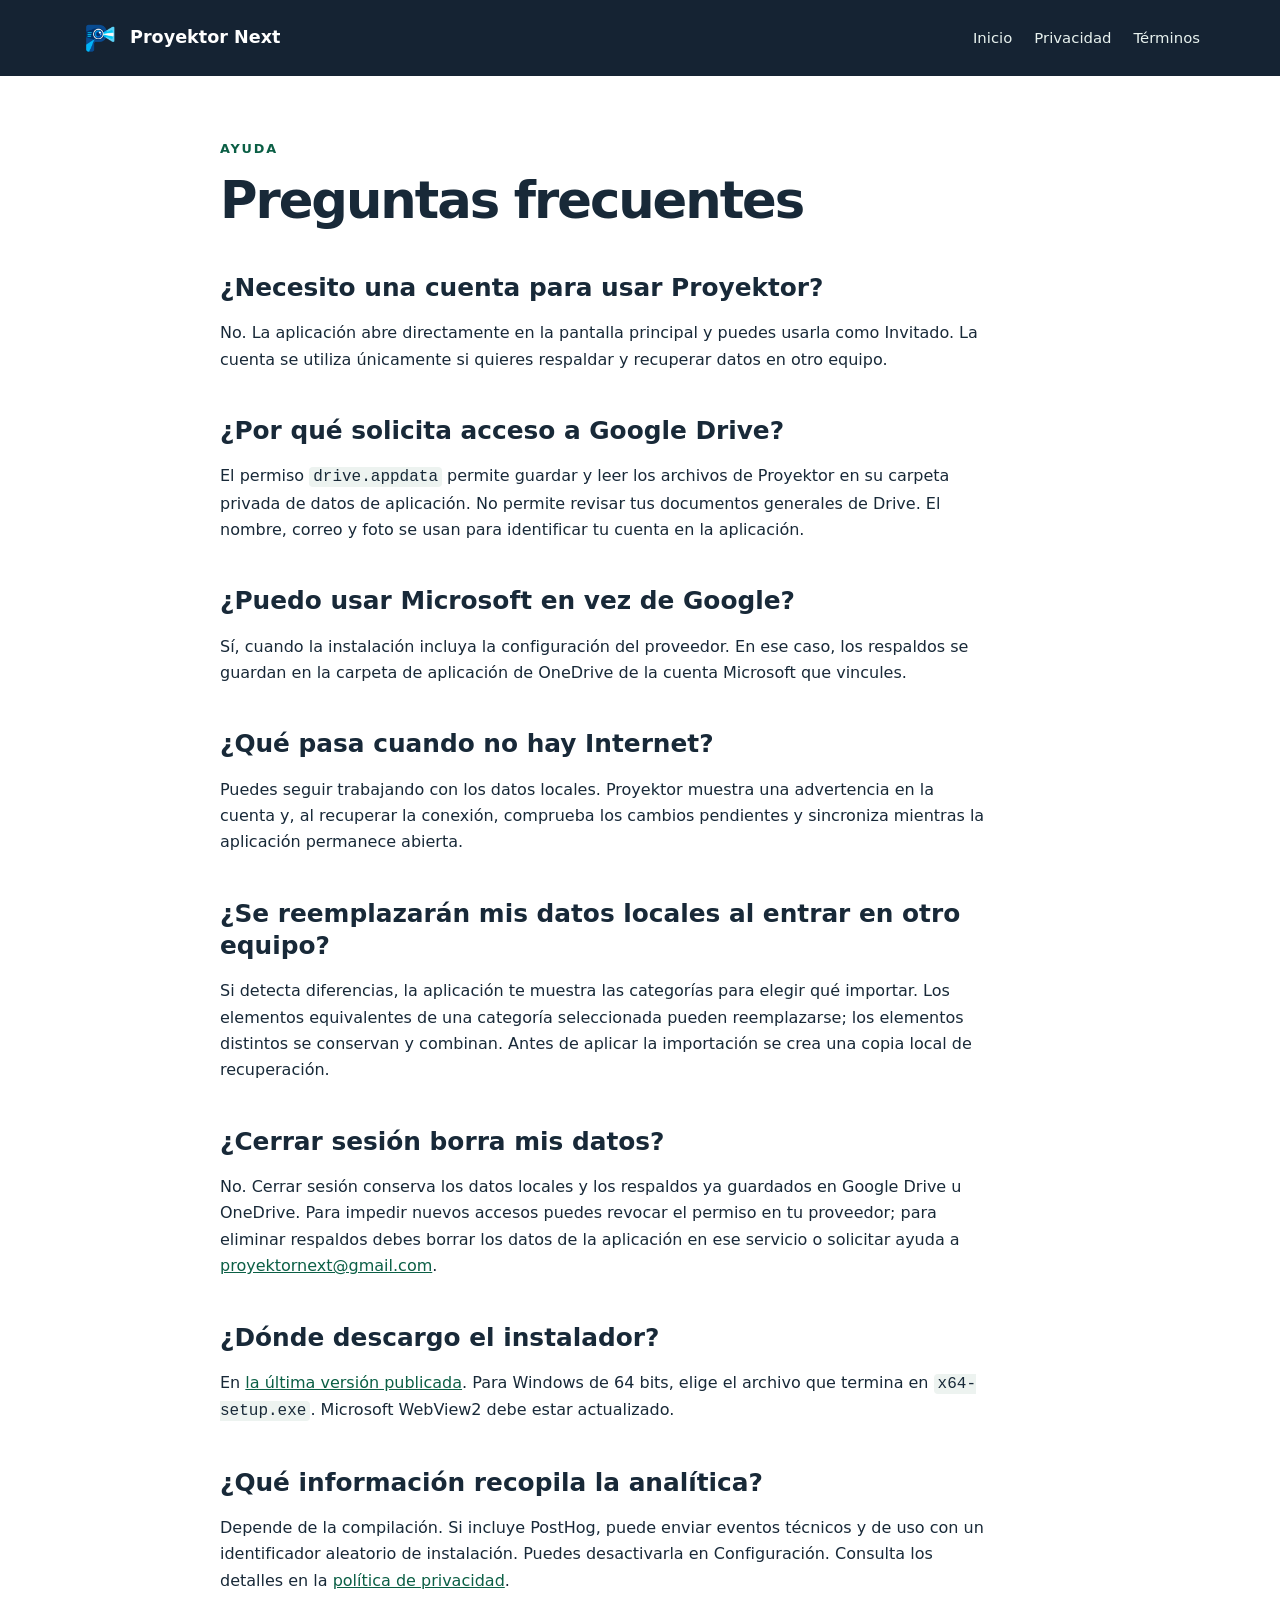
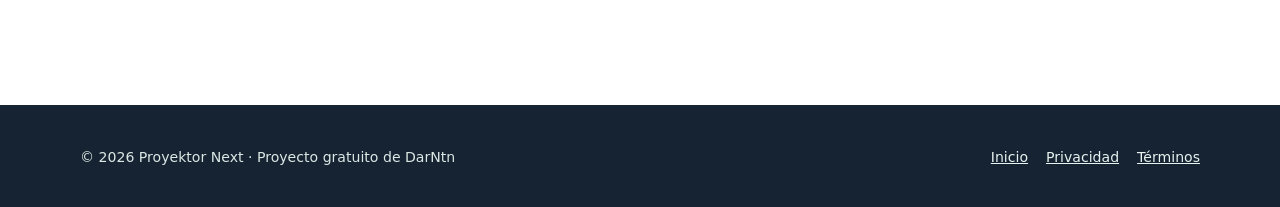
==== preguntas-frecuentes.html @ 9856b48c "Publicar sitio y política de privacidad de Proyektor Next" ====
<!doctype html>
<html lang="es">
  <head><meta charset="utf-8"><meta name="viewport" content="width=device-width, initial-scale=1"><meta name="description" content="Respuestas sobre instalación, cuenta opcional, permisos de Google y Microsoft, sincronización y privacidad de Proyektor Next."><meta name="theme-color" content="#152333"><title>Preguntas frecuentes — Proyektor Next</title><link rel="icon" href="assets/proyektor-icon.png"><link rel="stylesheet" href="styles.css"></head>
  <body><a class="skip-link" href="#contenido">Saltar al contenido</a><header class="site-header"><nav class="container nav" aria-label="Navegación principal"><a class="brand" href="./"><img src="assets/proyektor-icon.png" width="38" height="38" alt="">Proyektor Next</a><div class="nav-links"><a href="./">Inicio</a><a href="privacidad.html">Privacidad</a><a href="terminos.html">Términos</a></div></nav></header>
    <main id="contenido" class="container article"><p class="eyebrow">Ayuda</p><h1>Preguntas frecuentes</h1>
      <h2>¿Necesito una cuenta para usar Proyektor?</h2><p>No. La aplicación abre directamente en la pantalla principal y puedes usarla como Invitado. La cuenta se utiliza únicamente si quieres respaldar y recuperar datos en otro equipo.</p>
      <h2>¿Por qué solicita acceso a Google Drive?</h2><p>El permiso <code>drive.appdata</code> permite guardar y leer los archivos de Proyektor en su carpeta privada de datos de aplicación. No permite revisar tus documentos generales de Drive. El nombre, correo y foto se usan para identificar tu cuenta en la aplicación.</p>
      <h2>¿Puedo usar Microsoft en vez de Google?</h2><p>Sí, cuando la instalación incluya la configuración del proveedor. En ese caso, los respaldos se guardan en la carpeta de aplicación de OneDrive de la cuenta Microsoft que vincules.</p>
      <h2>¿Qué pasa cuando no hay Internet?</h2><p>Puedes seguir trabajando con los datos locales. Proyektor muestra una advertencia en la cuenta y, al recuperar la conexión, comprueba los cambios pendientes y sincroniza mientras la aplicación permanece abierta.</p>
      <h2>¿Se reemplazarán mis datos locales al entrar en otro equipo?</h2><p>Si detecta diferencias, la aplicación te muestra las categorías para elegir qué importar. Los elementos equivalentes de una categoría seleccionada pueden reemplazarse; los elementos distintos se conservan y combinan. Antes de aplicar la importación se crea una copia local de recuperación.</p>
      <h2>¿Cerrar sesión borra mis datos?</h2><p>No. Cerrar sesión conserva los datos locales y los respaldos ya guardados en Google Drive u OneDrive. Para impedir nuevos accesos puedes revocar el permiso en tu proveedor; para eliminar respaldos debes borrar los datos de la aplicación en ese servicio o solicitar ayuda a <a href="mailto:proyektornext@gmail.com">proyektornext@gmail.com</a>.</p>
      <h2>¿Dónde descargo el instalador?</h2><p>En <a href="https://github.com/DarNtn/proyektor-next-releases/releases/latest">la última versión publicada</a>. Para Windows de 64 bits, elige el archivo que termina en <code>x64-setup.exe</code>. Microsoft WebView2 debe estar actualizado.</p>
      <h2>¿Qué información recopila la analítica?</h2><p>Depende de la compilación. Si incluye PostHog, puede enviar eventos técnicos y de uso con un identificador aleatorio de instalación. Puedes desactivarla en Configuración. Consulta los detalles en la <a href="privacidad.html">política de privacidad</a>.</p>
    </main><footer class="site-footer"><div class="container footer-inner"><span>© 2026 Proyektor Next · Proyecto gratuito de DarNtn</span><div><a href="./">Inicio</a><a href="privacidad.html">Privacidad</a><a href="terminos.html">Términos</a></div></div></footer></body>
</html>
---- styles.css ----
:root{color-scheme:light;--ink:#182938;--muted:#546475;--line:#d9e3e9;--bg:#f7f9f8;--deep:#152333;--green:#167b5a;--green-dark:#0b5f45;--white:#fff}*{box-sizing:border-box}html{scroll-behavior:smooth}body{margin:0;background:var(--white);color:var(--ink);font:16px/1.65 system-ui,-apple-system,"Segoe UI",sans-serif}a{color:var(--green-dark)}a:hover{text-decoration-thickness:2px}a:focus-visible,button:focus-visible{outline:3px solid #e09e38;outline-offset:4px}.container{width:min(1120px,calc(100% - 40px));margin-inline:auto}.skip-link{position:absolute;left:12px;top:-60px;z-index:10;background:var(--white);padding:8px}.skip-link:focus{top:12px}.site-header{background:var(--deep);color:var(--white)}.nav{min-height:76px;display:flex;justify-content:space-between;align-items:center;gap:28px}.brand{display:inline-flex;align-items:center;gap:12px;color:var(--white);font-weight:750;font-size:1.1rem;text-decoration:none;white-space:nowrap}.brand img{object-fit:contain}.nav-links{display:flex;flex-wrap:wrap;gap:22px}.nav-links a{color:#e8f2ef;text-decoration:none;font-size:.93rem}.nav-links a:hover{text-decoration:underline}.hero{min-height:520px;display:grid;grid-template-columns:1.25fr .75fr;align-items:center;gap:55px;padding-block:72px}.eyebrow{text-transform:uppercase;letter-spacing:.14em;color:var(--green-dark);font-size:.8rem;font-weight:800;margin:0 0 12px}.hero h1{font-size:clamp(2.65rem,6vw,4.5rem);line-height:1.07;letter-spacing:-.05em;margin:0 0 20px}.lead{font-size:1.19rem;color:var(--muted);max-width:60ch;margin-bottom:26px}.actions{display:flex;flex-wrap:wrap;gap:12px;margin-bottom:16px}.button{display:inline-flex;align-items:center;justify-content:center;padding:12px 20px;border-radius:10px;text-decoration:none;font-weight:700}.button-primary{background:var(--green);color:var(--white)}.button-primary:hover{background:var(--green-dark)}.button-secondary{border:1px solid var(--line);color:var(--ink)}.micro,.small{font-size:.88rem;color:var(--muted)}.hero-art{height:340px;border:12px solid #24374b;border-radius:22px;background:radial-gradient(circle at 70% 25%,#547a83 0,#24485c 40%,#122436 86%);box-shadow:0 28px 55px #1b354135;display:flex;flex-direction:column;align-items:center;justify-content:space-between;padding:22px;text-align:center;color:var(--white)}.screen-top{align-self:flex-start;letter-spacing:.22em;font-size:.63rem;color:#c5e5da}.verse{font:clamp(1.4rem,3vw,2.3rem)/1.25 Georgia,serif}.screen-bottom{font-size:.82rem;letter-spacing:.08em;color:#c5e5da}.band{background:var(--bg)}.section-space{padding-block:76px}.section-space h2{font-size:clamp(1.9rem,4vw,2.65rem);line-height:1.18;letter-spacing:-.03em;margin:0 0 25px}.section-space h3{font-size:1.1rem;line-height:1.3;margin:0 0 10px}.grid{display:grid;grid-template-columns:repeat(3,1fr);gap:16px}.card,.info-panel{border:1px solid var(--line);border-radius:16px;background:var(--white);padding:24px}.card p,.info-panel p{margin:0;color:var(--muted)}.info-panel p+p{margin-top:14px}.split{display:grid;grid-template-columns:1.1fr .9fr;gap:60px;align-items:start}.split p{max-width:67ch}.split p+p{margin-top:16px}.info-panel ul{padding-left:20px;margin:12px 0 20px}.info-panel li+li{margin-top:5px}.site-footer{background:var(--deep);color:#dce8e4}.footer-inner{min-height:105px;display:flex;align-items:center;justify-content:space-between;gap:20px;font-size:.88rem}.footer-inner div{display:flex;gap:18px;flex-wrap:wrap}.site-footer a{color:#e8f2ef}.article{max-width:840px;padding-block:62px 95px}.article h1{font-size:clamp(2.2rem,5vw,3.2rem);line-height:1.15;letter-spacing:-.04em;margin:0 0 18px}.article h2{font-size:1.55rem;line-height:1.3;margin:42px 0 12px}.article h3{font-size:1.13rem;margin:27px 0 8px}.article p,.article li{max-width:76ch}.article li+li{margin-top:7px}.article .intro{font-size:1.15rem;color:var(--muted)}.article .updated{font-size:.85rem;color:var(--muted)}.article code,.micro code,.split code{background:#edf3f0;border-radius:4px;padding:1px 4px;overflow-wrap:anywhere}.article table{border-collapse:collapse;width:100%;margin:20px 0}.article th,.article td{border:1px solid var(--line);padding:12px;text-align:left;vertical-align:top}.article th{background:var(--bg)}@media(max-width:780px){.nav{align-items:flex-start;flex-direction:column;padding-block:15px;gap:10px}.nav-links{gap:9px 18px}.hero,.split{grid-template-columns:1fr}.hero{padding-block:48px;gap:20px}.hero-art{max-width:470px;width:100%;height:280px}.grid{grid-template-columns:repeat(2,1fr)}.section-space{padding-block:54px}.footer-inner{padding-block:23px;flex-direction:column;align-items:flex-start}}@media(max-width:540px){.container{width:min(100% - 30px,1120px)}.grid{grid-template-columns:1fr}.nav-links{font-size:.86rem}.hero-art{height:235px}.article table{display:block;overflow-x:auto}}
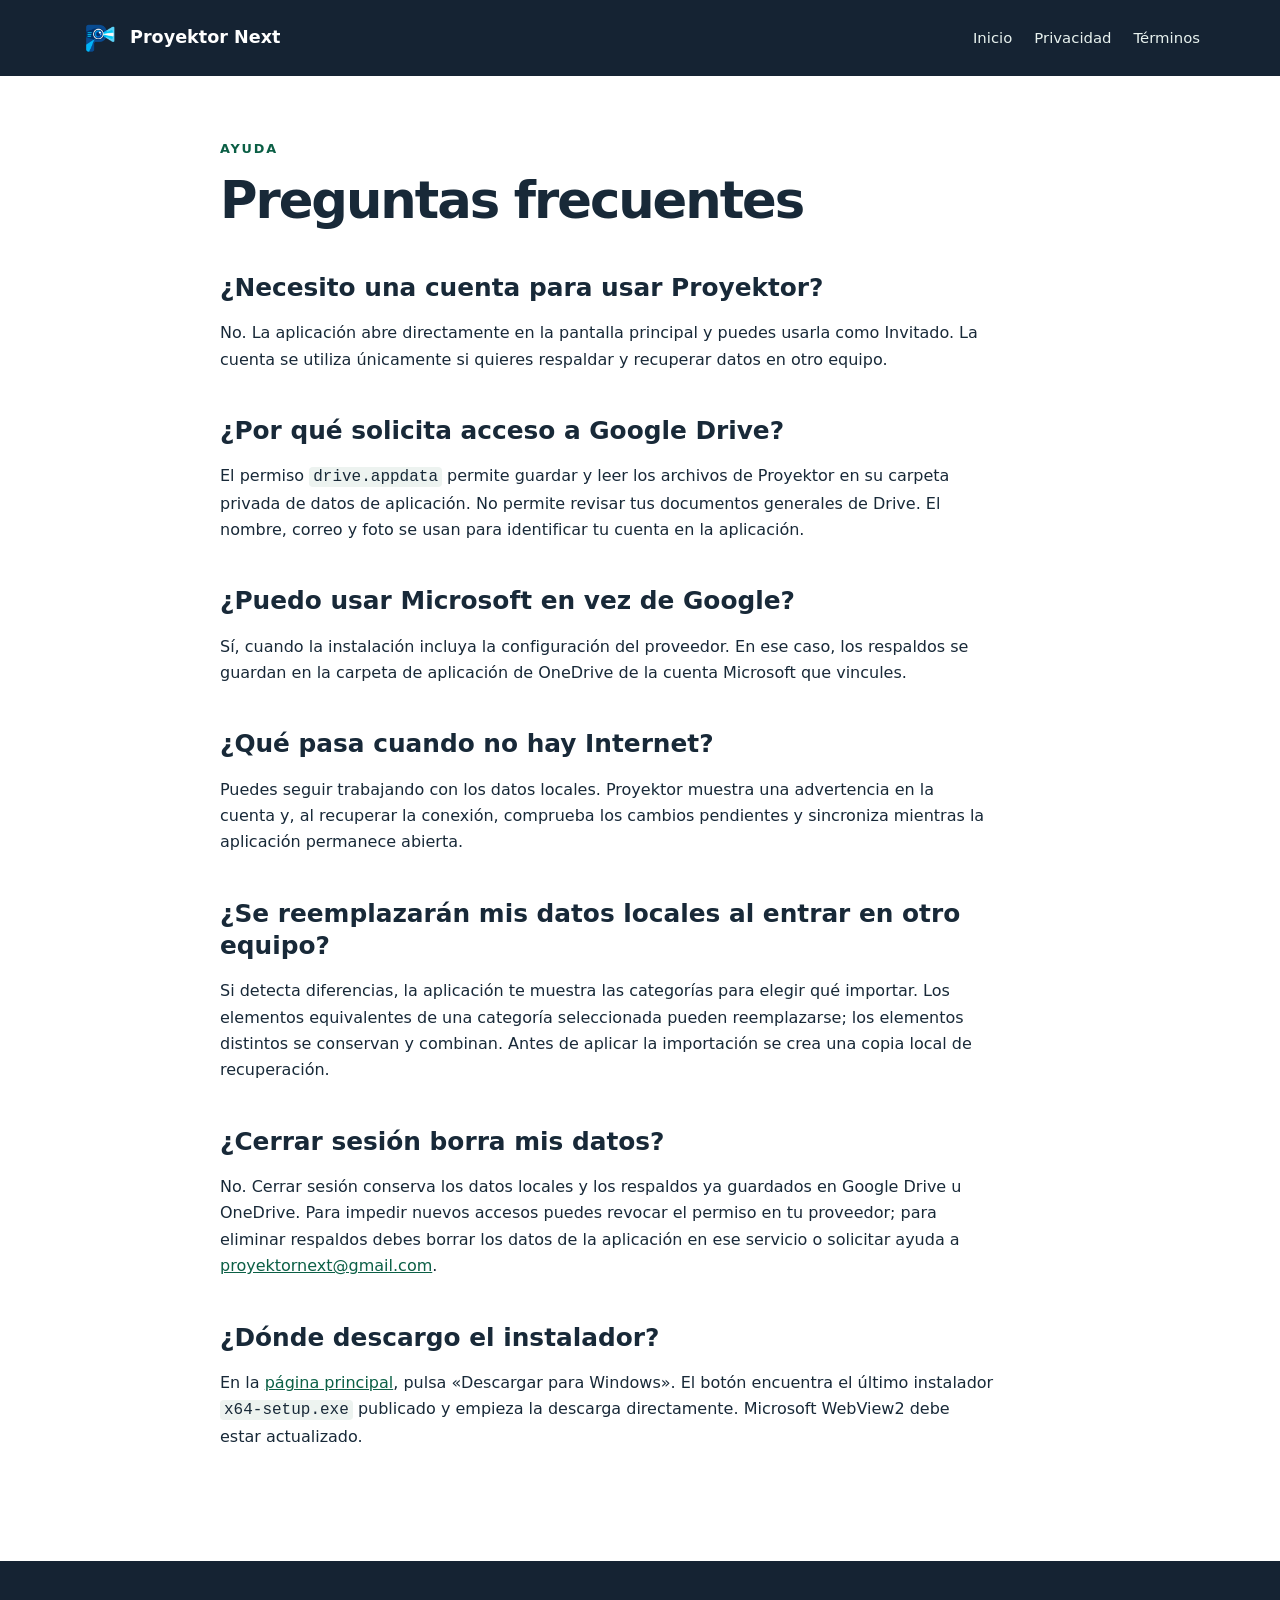
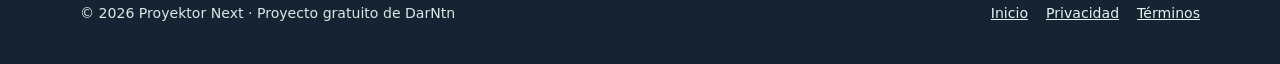
==== commit ae4aa8db: "Descargar instalador reciente desde el sitio y retirar sección de analítica" ====
--- a/preguntas-frecuentes.html
+++ b/preguntas-frecuentes.html
@@ -9,7 +9,6 @@
       <h2>¿Qué pasa cuando no hay Internet?</h2><p>Puedes seguir trabajando con los datos locales. Proyektor muestra una advertencia en la cuenta y, al recuperar la conexión, comprueba los cambios pendientes y sincroniza mientras la aplicación permanece abierta.</p>
       <h2>¿Se reemplazarán mis datos locales al entrar en otro equipo?</h2><p>Si detecta diferencias, la aplicación te muestra las categorías para elegir qué importar. Los elementos equivalentes de una categoría seleccionada pueden reemplazarse; los elementos distintos se conservan y combinan. Antes de aplicar la importación se crea una copia local de recuperación.</p>
       <h2>¿Cerrar sesión borra mis datos?</h2><p>No. Cerrar sesión conserva los datos locales y los respaldos ya guardados en Google Drive u OneDrive. Para impedir nuevos accesos puedes revocar el permiso en tu proveedor; para eliminar respaldos debes borrar los datos de la aplicación en ese servicio o solicitar ayuda a <a href="mailto:proyektornext@gmail.com">proyektornext@gmail.com</a>.</p>
-      <h2>¿Dónde descargo el instalador?</h2><p>En <a href="https://github.com/DarNtn/proyektor-next-releases/releases/latest">la última versión publicada</a>. Para Windows de 64 bits, elige el archivo que termina en <code>x64-setup.exe</code>. Microsoft WebView2 debe estar actualizado.</p>
-      <h2>¿Qué información recopila la analítica?</h2><p>Depende de la compilación. Si incluye PostHog, puede enviar eventos técnicos y de uso con un identificador aleatorio de instalación. Puedes desactivarla en Configuración. Consulta los detalles en la <a href="privacidad.html">política de privacidad</a>.</p>
+      <h2>¿Dónde descargo el instalador?</h2><p>En la <a href="./">página principal</a>, pulsa «Descargar para Windows». El botón encuentra el último instalador <code>x64-setup.exe</code> publicado y empieza la descarga directamente. Microsoft WebView2 debe estar actualizado.</p>
     </main><footer class="site-footer"><div class="container footer-inner"><span>© 2026 Proyektor Next · Proyecto gratuito de DarNtn</span><div><a href="./">Inicio</a><a href="privacidad.html">Privacidad</a><a href="terminos.html">Términos</a></div></div></footer></body>
 </html>
--- a/styles.css
+++ b/styles.css
@@ -1 +1 @@
-:root{color-scheme:light;--ink:#182938;--muted:#546475;--line:#d9e3e9;--bg:#f7f9f8;--deep:#152333;--green:#167b5a;--green-dark:#0b5f45;--white:#fff}*{box-sizing:border-box}html{scroll-behavior:smooth}body{margin:0;background:var(--white);color:var(--ink);font:16px/1.65 system-ui,-apple-system,"Segoe UI",sans-serif}a{color:var(--green-dark)}a:hover{text-decoration-thickness:2px}a:focus-visible,button:focus-visible{outline:3px solid #e09e38;outline-offset:4px}.container{width:min(1120px,calc(100% - 40px));margin-inline:auto}.skip-link{position:absolute;left:12px;top:-60px;z-index:10;background:var(--white);padding:8px}.skip-link:focus{top:12px}.site-header{background:var(--deep);color:var(--white)}.nav{min-height:76px;display:flex;justify-content:space-between;align-items:center;gap:28px}.brand{display:inline-flex;align-items:center;gap:12px;color:var(--white);font-weight:750;font-size:1.1rem;text-decoration:none;white-space:nowrap}.brand img{object-fit:contain}.nav-links{display:flex;flex-wrap:wrap;gap:22px}.nav-links a{color:#e8f2ef;text-decoration:none;font-size:.93rem}.nav-links a:hover{text-decoration:underline}.hero{min-height:520px;display:grid;grid-template-columns:1.25fr .75fr;align-items:center;gap:55px;padding-block:72px}.eyebrow{text-transform:uppercase;letter-spacing:.14em;color:var(--green-dark);font-size:.8rem;font-weight:800;margin:0 0 12px}.hero h1{font-size:clamp(2.65rem,6vw,4.5rem);line-height:1.07;letter-spacing:-.05em;margin:0 0 20px}.lead{font-size:1.19rem;color:var(--muted);max-width:60ch;margin-bottom:26px}.actions{display:flex;flex-wrap:wrap;gap:12px;margin-bottom:16px}.button{display:inline-flex;align-items:center;justify-content:center;padding:12px 20px;border-radius:10px;text-decoration:none;font-weight:700}.button-primary{background:var(--green);color:var(--white)}.button-primary:hover{background:var(--green-dark)}.button-secondary{border:1px solid var(--line);color:var(--ink)}.micro,.small{font-size:.88rem;color:var(--muted)}.hero-art{height:340px;border:12px solid #24374b;border-radius:22px;background:radial-gradient(circle at 70% 25%,#547a83 0,#24485c 40%,#122436 86%);box-shadow:0 28px 55px #1b354135;display:flex;flex-direction:column;align-items:center;justify-content:space-between;padding:22px;text-align:center;color:var(--white)}.screen-top{align-self:flex-start;letter-spacing:.22em;font-size:.63rem;color:#c5e5da}.verse{font:clamp(1.4rem,3vw,2.3rem)/1.25 Georgia,serif}.screen-bottom{font-size:.82rem;letter-spacing:.08em;color:#c5e5da}.band{background:var(--bg)}.section-space{padding-block:76px}.section-space h2{font-size:clamp(1.9rem,4vw,2.65rem);line-height:1.18;letter-spacing:-.03em;margin:0 0 25px}.section-space h3{font-size:1.1rem;line-height:1.3;margin:0 0 10px}.grid{display:grid;grid-template-columns:repeat(3,1fr);gap:16px}.card,.info-panel{border:1px solid var(--line);border-radius:16px;background:var(--white);padding:24px}.card p,.info-panel p{margin:0;color:var(--muted)}.info-panel p+p{margin-top:14px}.split{display:grid;grid-template-columns:1.1fr .9fr;gap:60px;align-items:start}.split p{max-width:67ch}.split p+p{margin-top:16px}.info-panel ul{padding-left:20px;margin:12px 0 20px}.info-panel li+li{margin-top:5px}.site-footer{background:var(--deep);color:#dce8e4}.footer-inner{min-height:105px;display:flex;align-items:center;justify-content:space-between;gap:20px;font-size:.88rem}.footer-inner div{display:flex;gap:18px;flex-wrap:wrap}.site-footer a{color:#e8f2ef}.article{max-width:840px;padding-block:62px 95px}.article h1{font-size:clamp(2.2rem,5vw,3.2rem);line-height:1.15;letter-spacing:-.04em;margin:0 0 18px}.article h2{font-size:1.55rem;line-height:1.3;margin:42px 0 12px}.article h3{font-size:1.13rem;margin:27px 0 8px}.article p,.article li{max-width:76ch}.article li+li{margin-top:7px}.article .intro{font-size:1.15rem;color:var(--muted)}.article .updated{font-size:.85rem;color:var(--muted)}.article code,.micro code,.split code{background:#edf3f0;border-radius:4px;padding:1px 4px;overflow-wrap:anywhere}.article table{border-collapse:collapse;width:100%;margin:20px 0}.article th,.article td{border:1px solid var(--line);padding:12px;text-align:left;vertical-align:top}.article th{background:var(--bg)}@media(max-width:780px){.nav{align-items:flex-start;flex-direction:column;padding-block:15px;gap:10px}.nav-links{gap:9px 18px}.hero,.split{grid-template-columns:1fr}.hero{padding-block:48px;gap:20px}.hero-art{max-width:470px;width:100%;height:280px}.grid{grid-template-columns:repeat(2,1fr)}.section-space{padding-block:54px}.footer-inner{padding-block:23px;flex-direction:column;align-items:flex-start}}@media(max-width:540px){.container{width:min(100% - 30px,1120px)}.grid{grid-template-columns:1fr}.nav-links{font-size:.86rem}.hero-art{height:235px}.article table{display:block;overflow-x:auto}}
+:root{color-scheme:light;--ink:#182938;--muted:#546475;--line:#d9e3e9;--bg:#f7f9f8;--deep:#152333;--green:#167b5a;--green-dark:#0b5f45;--white:#fff}*{box-sizing:border-box}html{scroll-behavior:smooth}body{margin:0;background:var(--white);color:var(--ink);font:16px/1.65 system-ui,-apple-system,"Segoe UI",sans-serif}a{color:var(--green-dark)}a:hover{text-decoration-thickness:2px}a:focus-visible,button:focus-visible{outline:3px solid #e09e38;outline-offset:4px}.container{width:min(1120px,calc(100% - 40px));margin-inline:auto}.skip-link{position:absolute;left:12px;top:-60px;z-index:10;background:var(--white);padding:8px}.skip-link:focus{top:12px}.site-header{background:var(--deep);color:var(--white)}.nav{min-height:76px;display:flex;justify-content:space-between;align-items:center;gap:28px}.brand{display:inline-flex;align-items:center;gap:12px;color:var(--white);font-weight:750;font-size:1.1rem;text-decoration:none;white-space:nowrap}.brand img{object-fit:contain}.nav-links{display:flex;flex-wrap:wrap;gap:22px}.nav-links a{color:#e8f2ef;text-decoration:none;font-size:.93rem}.nav-links a:hover{text-decoration:underline}.hero{min-height:520px;display:grid;grid-template-columns:1.25fr .75fr;align-items:center;gap:55px;padding-block:72px}.eyebrow{text-transform:uppercase;letter-spacing:.14em;color:var(--green-dark);font-size:.8rem;font-weight:800;margin:0 0 12px}.hero h1{font-size:clamp(2.65rem,6vw,4.5rem);line-height:1.07;letter-spacing:-.05em;margin:0 0 20px}.lead{font-size:1.19rem;color:var(--muted);max-width:60ch;margin-bottom:26px}.actions{display:flex;flex-wrap:wrap;gap:12px;margin-bottom:16px}.button{display:inline-flex;align-items:center;justify-content:center;padding:12px 20px;border-radius:10px;text-decoration:none;font-weight:700;cursor:pointer;font:inherit}.button:disabled{opacity:.7;cursor:wait}.button-primary{border:0;background:var(--green);color:var(--white)}.button-primary:hover{background:var(--green-dark)}.button-secondary{border:1px solid var(--line);color:var(--ink)}.micro,.small{font-size:.88rem;color:var(--muted)}.hero-art{height:340px;border:12px solid #24374b;border-radius:22px;background:radial-gradient(circle at 70% 25%,#547a83 0,#24485c 40%,#122436 86%);box-shadow:0 28px 55px #1b354135;display:flex;flex-direction:column;align-items:center;justify-content:space-between;padding:22px;text-align:center;color:var(--white)}.screen-top{align-self:flex-start;letter-spacing:.22em;font-size:.63rem;color:#c5e5da}.verse{font:clamp(1.4rem,3vw,2.3rem)/1.25 Georgia,serif}.screen-bottom{font-size:.82rem;letter-spacing:.08em;color:#c5e5da}.band{background:var(--bg)}.section-space{padding-block:76px}.section-space h2{font-size:clamp(1.9rem,4vw,2.65rem);line-height:1.18;letter-spacing:-.03em;margin:0 0 25px}.section-space h3{font-size:1.1rem;line-height:1.3;margin:0 0 10px}.grid{display:grid;grid-template-columns:repeat(3,1fr);gap:16px}.card,.info-panel{border:1px solid var(--line);border-radius:16px;background:var(--white);padding:24px}.card p,.info-panel p{margin:0;color:var(--muted)}.info-panel p+p{margin-top:14px}.split{display:grid;grid-template-columns:1.1fr .9fr;gap:60px;align-items:start}.split p{max-width:67ch}.split p+p{margin-top:16px}.info-panel ul{padding-left:20px;margin:12px 0 20px}.info-panel li+li{margin-top:5px}.site-footer{background:var(--deep);color:#dce8e4}.footer-inner{min-height:105px;display:flex;align-items:center;justify-content:space-between;gap:20px;font-size:.88rem}.footer-inner div{display:flex;gap:18px;flex-wrap:wrap}.site-footer a{color:#e8f2ef}.article{max-width:840px;padding-block:62px 95px}.article h1{font-size:clamp(2.2rem,5vw,3.2rem);line-height:1.15;letter-spacing:-.04em;margin:0 0 18px}.article h2{font-size:1.55rem;line-height:1.3;margin:42px 0 12px}.article h3{font-size:1.13rem;margin:27px 0 8px}.article p,.article li{max-width:76ch}.article li+li{margin-top:7px}.article .intro{font-size:1.15rem;color:var(--muted)}.article .updated{font-size:.85rem;color:var(--muted)}.article code,.micro code,.split code{background:#edf3f0;border-radius:4px;padding:1px 4px;overflow-wrap:anywhere}.article table{border-collapse:collapse;width:100%;margin:20px 0}.article th,.article td{border:1px solid var(--line);padding:12px;text-align:left;vertical-align:top}.article th{background:var(--bg)}@media(max-width:780px){.nav{align-items:flex-start;flex-direction:column;padding-block:15px;gap:10px}.nav-links{gap:9px 18px}.hero,.split{grid-template-columns:1fr}.hero{padding-block:48px;gap:20px}.hero-art{max-width:470px;width:100%;height:280px}.grid{grid-template-columns:repeat(2,1fr)}.section-space{padding-block:54px}.footer-inner{padding-block:23px;flex-direction:column;align-items:flex-start}}@media(max-width:540px){.container{width:min(100% - 30px,1120px)}.grid{grid-template-columns:1fr}.nav-links{font-size:.86rem}.hero-art{height:235px}.article table{display:block;overflow-x:auto}}
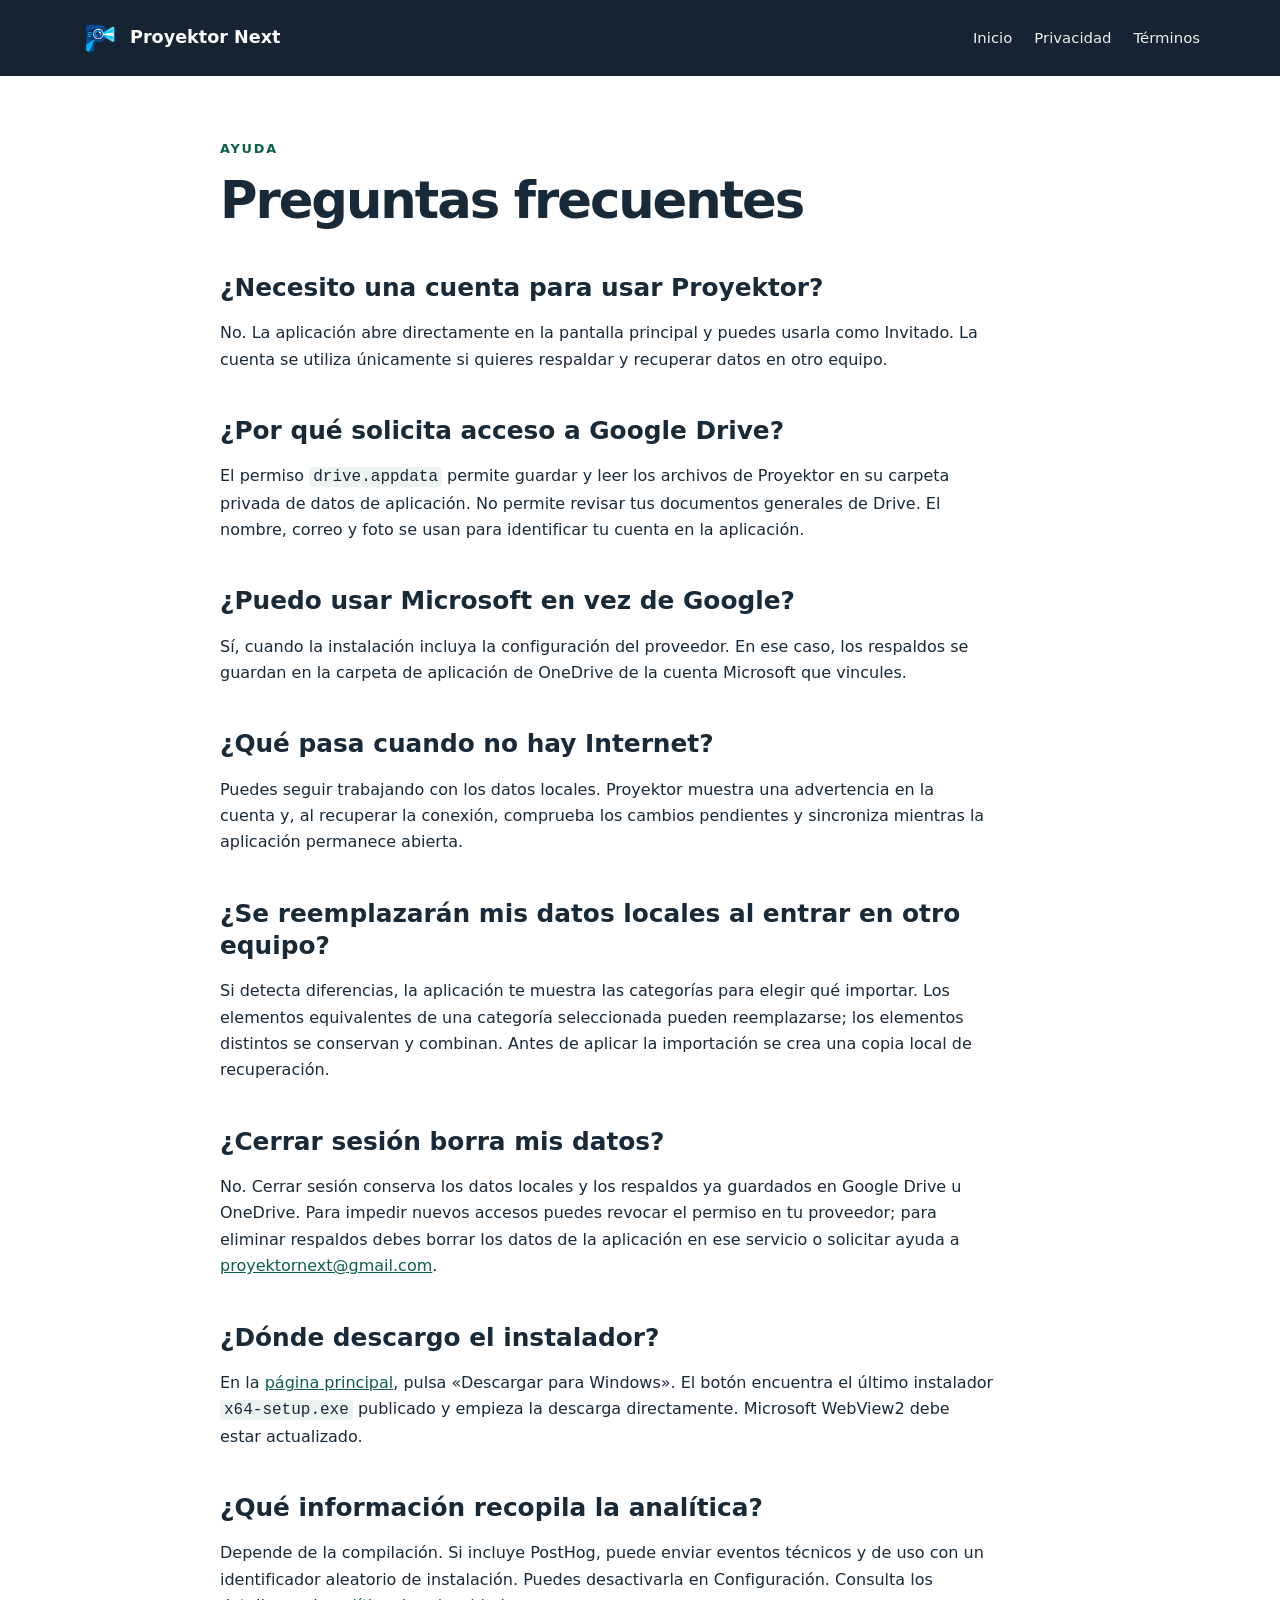
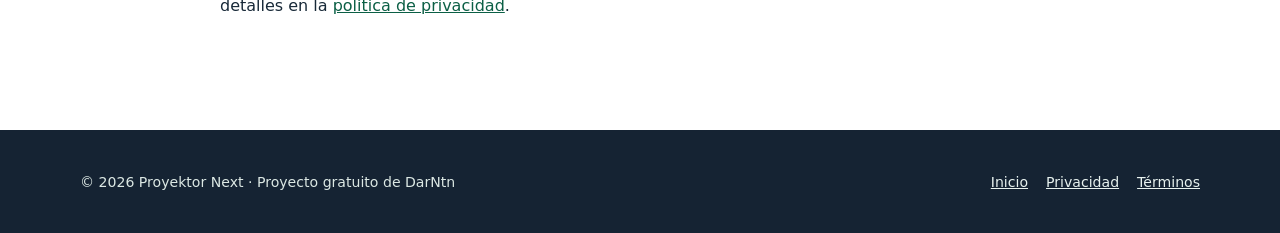
==== commit 084dbc20: "Restaurar aviso público de analítica" ====
--- a/preguntas-frecuentes.html
+++ b/preguntas-frecuentes.html
@@ -10,5 +10,6 @@
       <h2>¿Se reemplazarán mis datos locales al entrar en otro equipo?</h2><p>Si detecta diferencias, la aplicación te muestra las categorías para elegir qué importar. Los elementos equivalentes de una categoría seleccionada pueden reemplazarse; los elementos distintos se conservan y combinan. Antes de aplicar la importación se crea una copia local de recuperación.</p>
       <h2>¿Cerrar sesión borra mis datos?</h2><p>No. Cerrar sesión conserva los datos locales y los respaldos ya guardados en Google Drive u OneDrive. Para impedir nuevos accesos puedes revocar el permiso en tu proveedor; para eliminar respaldos debes borrar los datos de la aplicación en ese servicio o solicitar ayuda a <a href="mailto:proyektornext@gmail.com">proyektornext@gmail.com</a>.</p>
       <h2>¿Dónde descargo el instalador?</h2><p>En la <a href="./">página principal</a>, pulsa «Descargar para Windows». El botón encuentra el último instalador <code>x64-setup.exe</code> publicado y empieza la descarga directamente. Microsoft WebView2 debe estar actualizado.</p>
+      <h2>¿Qué información recopila la analítica?</h2><p>Depende de la compilación. Si incluye PostHog, puede enviar eventos técnicos y de uso con un identificador aleatorio de instalación. Puedes desactivarla en Configuración. Consulta los detalles en la <a href="privacidad.html">política de privacidad</a>.</p>
     </main><footer class="site-footer"><div class="container footer-inner"><span>© 2026 Proyektor Next · Proyecto gratuito de DarNtn</span><div><a href="./">Inicio</a><a href="privacidad.html">Privacidad</a><a href="terminos.html">Términos</a></div></div></footer></body>
 </html>
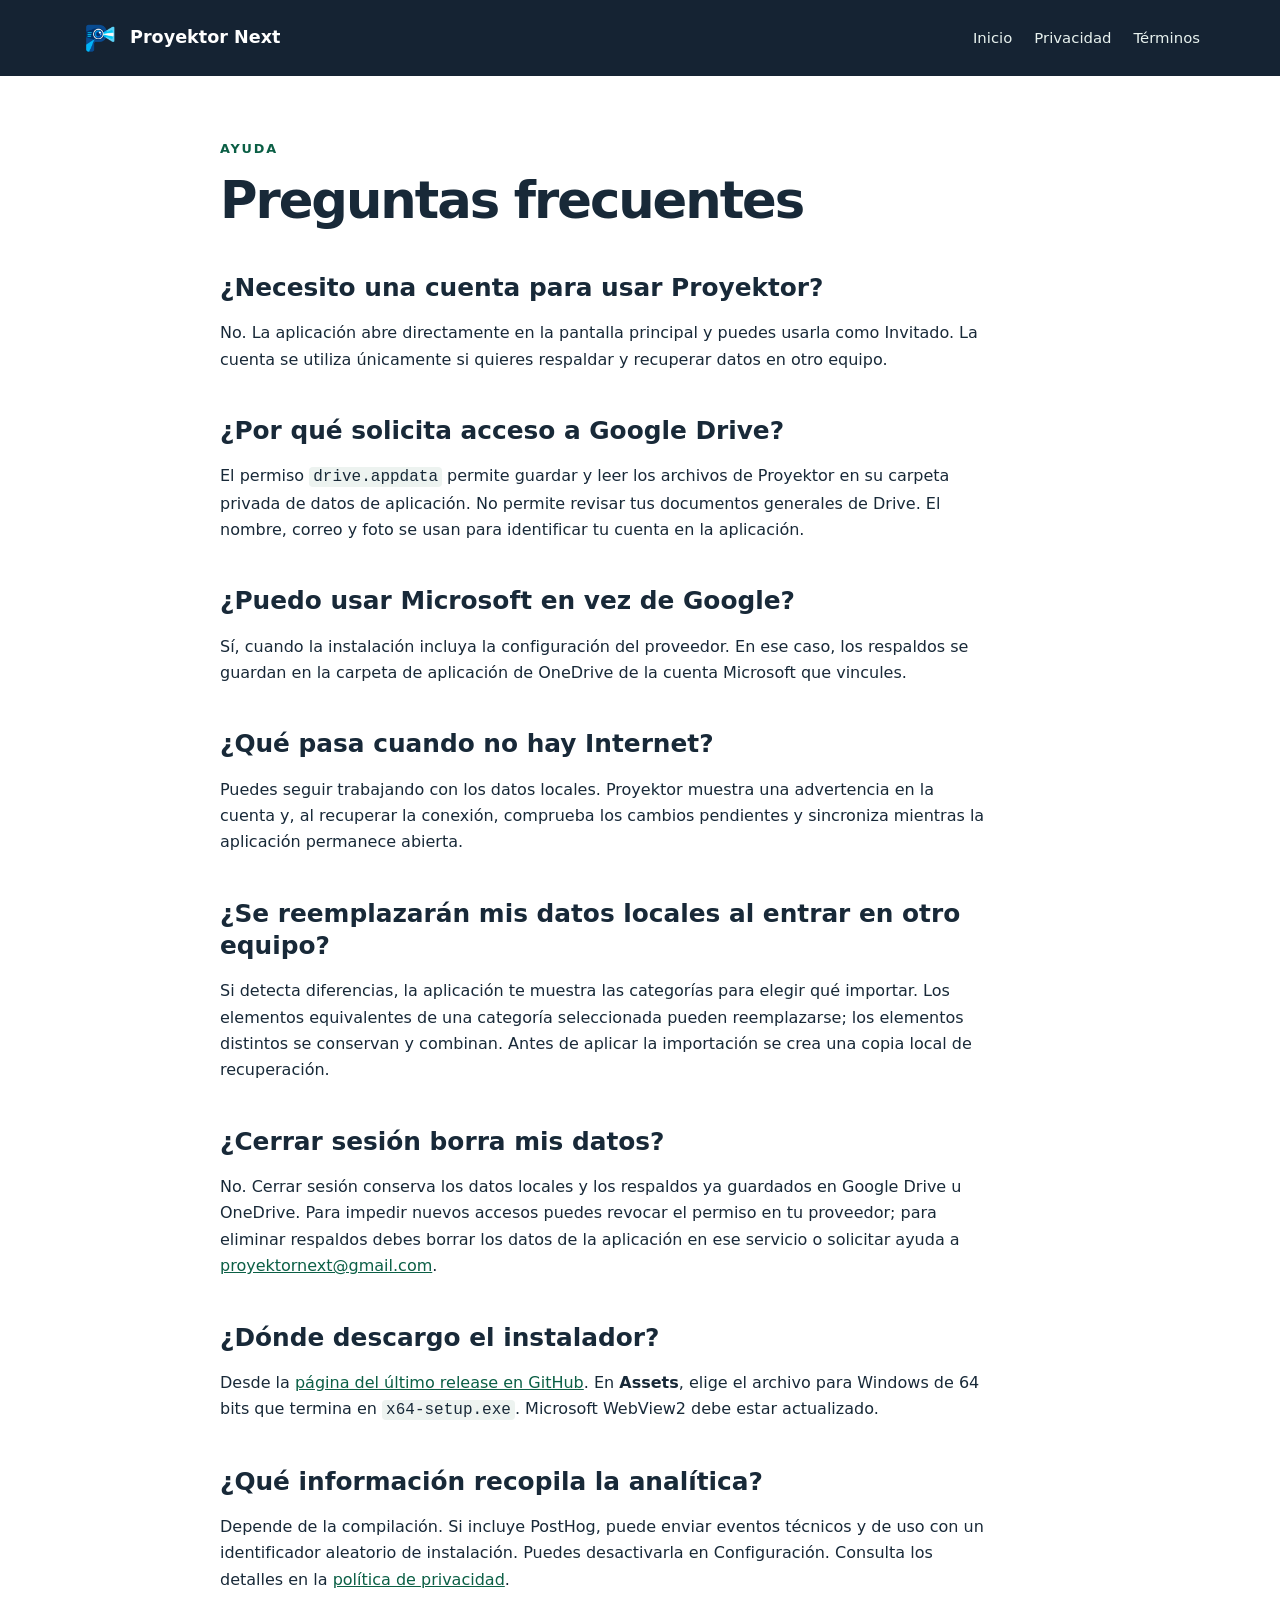
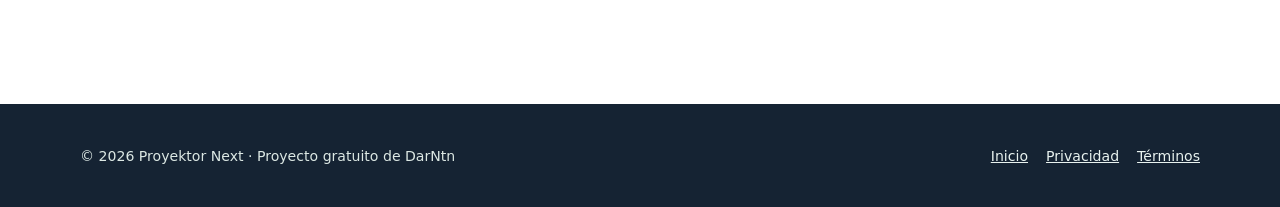
==== commit c640b5b9: "Volver a la página del último release para descargar" ====
--- a/preguntas-frecuentes.html
+++ b/preguntas-frecuentes.html
@@ -9,7 +9,7 @@
       <h2>¿Qué pasa cuando no hay Internet?</h2><p>Puedes seguir trabajando con los datos locales. Proyektor muestra una advertencia en la cuenta y, al recuperar la conexión, comprueba los cambios pendientes y sincroniza mientras la aplicación permanece abierta.</p>
       <h2>¿Se reemplazarán mis datos locales al entrar en otro equipo?</h2><p>Si detecta diferencias, la aplicación te muestra las categorías para elegir qué importar. Los elementos equivalentes de una categoría seleccionada pueden reemplazarse; los elementos distintos se conservan y combinan. Antes de aplicar la importación se crea una copia local de recuperación.</p>
       <h2>¿Cerrar sesión borra mis datos?</h2><p>No. Cerrar sesión conserva los datos locales y los respaldos ya guardados en Google Drive u OneDrive. Para impedir nuevos accesos puedes revocar el permiso en tu proveedor; para eliminar respaldos debes borrar los datos de la aplicación en ese servicio o solicitar ayuda a <a href="mailto:proyektornext@gmail.com">proyektornext@gmail.com</a>.</p>
-      <h2>¿Dónde descargo el instalador?</h2><p>En la <a href="./">página principal</a>, pulsa «Descargar para Windows». El botón encuentra el último instalador <code>x64-setup.exe</code> publicado y empieza la descarga directamente. Microsoft WebView2 debe estar actualizado.</p>
+      <h2>¿Dónde descargo el instalador?</h2><p>Desde la <a href="https://github.com/DarNtn/proyektor-next-releases/releases/latest">página del último release en GitHub</a>. En <strong>Assets</strong>, elige el archivo para Windows de 64 bits que termina en <code>x64-setup.exe</code>. Microsoft WebView2 debe estar actualizado.</p>
       <h2>¿Qué información recopila la analítica?</h2><p>Depende de la compilación. Si incluye PostHog, puede enviar eventos técnicos y de uso con un identificador aleatorio de instalación. Puedes desactivarla en Configuración. Consulta los detalles en la <a href="privacidad.html">política de privacidad</a>.</p>
     </main><footer class="site-footer"><div class="container footer-inner"><span>© 2026 Proyektor Next · Proyecto gratuito de DarNtn</span><div><a href="./">Inicio</a><a href="privacidad.html">Privacidad</a><a href="terminos.html">Términos</a></div></div></footer></body>
 </html>
--- a/styles.css
+++ b/styles.css
@@ -1 +1 @@
-:root{color-scheme:light;--ink:#182938;--muted:#546475;--line:#d9e3e9;--bg:#f7f9f8;--deep:#152333;--green:#167b5a;--green-dark:#0b5f45;--white:#fff}*{box-sizing:border-box}html{scroll-behavior:smooth}body{margin:0;background:var(--white);color:var(--ink);font:16px/1.65 system-ui,-apple-system,"Segoe UI",sans-serif}a{color:var(--green-dark)}a:hover{text-decoration-thickness:2px}a:focus-visible,button:focus-visible{outline:3px solid #e09e38;outline-offset:4px}.container{width:min(1120px,calc(100% - 40px));margin-inline:auto}.skip-link{position:absolute;left:12px;top:-60px;z-index:10;background:var(--white);padding:8px}.skip-link:focus{top:12px}.site-header{background:var(--deep);color:var(--white)}.nav{min-height:76px;display:flex;justify-content:space-between;align-items:center;gap:28px}.brand{display:inline-flex;align-items:center;gap:12px;color:var(--white);font-weight:750;font-size:1.1rem;text-decoration:none;white-space:nowrap}.brand img{object-fit:contain}.nav-links{display:flex;flex-wrap:wrap;gap:22px}.nav-links a{color:#e8f2ef;text-decoration:none;font-size:.93rem}.nav-links a:hover{text-decoration:underline}.hero{min-height:520px;display:grid;grid-template-columns:1.25fr .75fr;align-items:center;gap:55px;padding-block:72px}.eyebrow{text-transform:uppercase;letter-spacing:.14em;color:var(--green-dark);font-size:.8rem;font-weight:800;margin:0 0 12px}.hero h1{font-size:clamp(2.65rem,6vw,4.5rem);line-height:1.07;letter-spacing:-.05em;margin:0 0 20px}.lead{font-size:1.19rem;color:var(--muted);max-width:60ch;margin-bottom:26px}.actions{display:flex;flex-wrap:wrap;gap:12px;margin-bottom:16px}.button{display:inline-flex;align-items:center;justify-content:center;padding:12px 20px;border-radius:10px;text-decoration:none;font-weight:700;cursor:pointer;font:inherit}.button:disabled{opacity:.7;cursor:wait}.button-primary{border:0;background:var(--green);color:var(--white)}.button-primary:hover{background:var(--green-dark)}.button-secondary{border:1px solid var(--line);color:var(--ink)}.micro,.small{font-size:.88rem;color:var(--muted)}.hero-art{height:340px;border:12px solid #24374b;border-radius:22px;background:radial-gradient(circle at 70% 25%,#547a83 0,#24485c 40%,#122436 86%);box-shadow:0 28px 55px #1b354135;display:flex;flex-direction:column;align-items:center;justify-content:space-between;padding:22px;text-align:center;color:var(--white)}.screen-top{align-self:flex-start;letter-spacing:.22em;font-size:.63rem;color:#c5e5da}.verse{font:clamp(1.4rem,3vw,2.3rem)/1.25 Georgia,serif}.screen-bottom{font-size:.82rem;letter-spacing:.08em;color:#c5e5da}.band{background:var(--bg)}.section-space{padding-block:76px}.section-space h2{font-size:clamp(1.9rem,4vw,2.65rem);line-height:1.18;letter-spacing:-.03em;margin:0 0 25px}.section-space h3{font-size:1.1rem;line-height:1.3;margin:0 0 10px}.grid{display:grid;grid-template-columns:repeat(3,1fr);gap:16px}.card,.info-panel{border:1px solid var(--line);border-radius:16px;background:var(--white);padding:24px}.card p,.info-panel p{margin:0;color:var(--muted)}.info-panel p+p{margin-top:14px}.split{display:grid;grid-template-columns:1.1fr .9fr;gap:60px;align-items:start}.split p{max-width:67ch}.split p+p{margin-top:16px}.info-panel ul{padding-left:20px;margin:12px 0 20px}.info-panel li+li{margin-top:5px}.site-footer{background:var(--deep);color:#dce8e4}.footer-inner{min-height:105px;display:flex;align-items:center;justify-content:space-between;gap:20px;font-size:.88rem}.footer-inner div{display:flex;gap:18px;flex-wrap:wrap}.site-footer a{color:#e8f2ef}.article{max-width:840px;padding-block:62px 95px}.article h1{font-size:clamp(2.2rem,5vw,3.2rem);line-height:1.15;letter-spacing:-.04em;margin:0 0 18px}.article h2{font-size:1.55rem;line-height:1.3;margin:42px 0 12px}.article h3{font-size:1.13rem;margin:27px 0 8px}.article p,.article li{max-width:76ch}.article li+li{margin-top:7px}.article .intro{font-size:1.15rem;color:var(--muted)}.article .updated{font-size:.85rem;color:var(--muted)}.article code,.micro code,.split code{background:#edf3f0;border-radius:4px;padding:1px 4px;overflow-wrap:anywhere}.article table{border-collapse:collapse;width:100%;margin:20px 0}.article th,.article td{border:1px solid var(--line);padding:12px;text-align:left;vertical-align:top}.article th{background:var(--bg)}@media(max-width:780px){.nav{align-items:flex-start;flex-direction:column;padding-block:15px;gap:10px}.nav-links{gap:9px 18px}.hero,.split{grid-template-columns:1fr}.hero{padding-block:48px;gap:20px}.hero-art{max-width:470px;width:100%;height:280px}.grid{grid-template-columns:repeat(2,1fr)}.section-space{padding-block:54px}.footer-inner{padding-block:23px;flex-direction:column;align-items:flex-start}}@media(max-width:540px){.container{width:min(100% - 30px,1120px)}.grid{grid-template-columns:1fr}.nav-links{font-size:.86rem}.hero-art{height:235px}.article table{display:block;overflow-x:auto}}
+:root{color-scheme:light;--ink:#182938;--muted:#546475;--line:#d9e3e9;--bg:#f7f9f8;--deep:#152333;--green:#167b5a;--green-dark:#0b5f45;--white:#fff}*{box-sizing:border-box}html{scroll-behavior:smooth}body{margin:0;background:var(--white);color:var(--ink);font:16px/1.65 system-ui,-apple-system,"Segoe UI",sans-serif}a{color:var(--green-dark)}a:hover{text-decoration-thickness:2px}a:focus-visible,button:focus-visible{outline:3px solid #e09e38;outline-offset:4px}.container{width:min(1120px,calc(100% - 40px));margin-inline:auto}.skip-link{position:absolute;left:12px;top:-60px;z-index:10;background:var(--white);padding:8px}.skip-link:focus{top:12px}.site-header{background:var(--deep);color:var(--white)}.nav{min-height:76px;display:flex;justify-content:space-between;align-items:center;gap:28px}.brand{display:inline-flex;align-items:center;gap:12px;color:var(--white);font-weight:750;font-size:1.1rem;text-decoration:none;white-space:nowrap}.brand img{object-fit:contain}.nav-links{display:flex;flex-wrap:wrap;gap:22px}.nav-links a{color:#e8f2ef;text-decoration:none;font-size:.93rem}.nav-links a:hover{text-decoration:underline}.hero{min-height:520px;display:grid;grid-template-columns:1.25fr .75fr;align-items:center;gap:55px;padding-block:72px}.eyebrow{text-transform:uppercase;letter-spacing:.14em;color:var(--green-dark);font-size:.8rem;font-weight:800;margin:0 0 12px}.hero h1{font-size:clamp(2.65rem,6vw,4.5rem);line-height:1.07;letter-spacing:-.05em;margin:0 0 20px}.lead{font-size:1.19rem;color:var(--muted);max-width:60ch;margin-bottom:26px}.actions{display:flex;flex-wrap:wrap;gap:12px;margin-bottom:16px}.button{display:inline-flex;align-items:center;justify-content:center;padding:12px 20px;border-radius:10px;text-decoration:none;font-weight:700}.button-primary{background:var(--green);color:var(--white)}.button-primary:hover{background:var(--green-dark)}.button-secondary{border:1px solid var(--line);color:var(--ink)}.micro,.small{font-size:.88rem;color:var(--muted)}.hero-art{height:340px;border:12px solid #24374b;border-radius:22px;background:radial-gradient(circle at 70% 25%,#547a83 0,#24485c 40%,#122436 86%);box-shadow:0 28px 55px #1b354135;display:flex;flex-direction:column;align-items:center;justify-content:space-between;padding:22px;text-align:center;color:var(--white)}.screen-top{align-self:flex-start;letter-spacing:.22em;font-size:.63rem;color:#c5e5da}.verse{font:clamp(1.4rem,3vw,2.3rem)/1.25 Georgia,serif}.screen-bottom{font-size:.82rem;letter-spacing:.08em;color:#c5e5da}.band{background:var(--bg)}.section-space{padding-block:76px}.section-space h2{font-size:clamp(1.9rem,4vw,2.65rem);line-height:1.18;letter-spacing:-.03em;margin:0 0 25px}.section-space h3{font-size:1.1rem;line-height:1.3;margin:0 0 10px}.grid{display:grid;grid-template-columns:repeat(3,1fr);gap:16px}.card,.info-panel{border:1px solid var(--line);border-radius:16px;background:var(--white);padding:24px}.card p,.info-panel p{margin:0;color:var(--muted)}.info-panel p+p{margin-top:14px}.split{display:grid;grid-template-columns:1.1fr .9fr;gap:60px;align-items:start}.split p{max-width:67ch}.split p+p{margin-top:16px}.info-panel ul{padding-left:20px;margin:12px 0 20px}.info-panel li+li{margin-top:5px}.site-footer{background:var(--deep);color:#dce8e4}.footer-inner{min-height:105px;display:flex;align-items:center;justify-content:space-between;gap:20px;font-size:.88rem}.footer-inner div{display:flex;gap:18px;flex-wrap:wrap}.site-footer a{color:#e8f2ef}.article{max-width:840px;padding-block:62px 95px}.article h1{font-size:clamp(2.2rem,5vw,3.2rem);line-height:1.15;letter-spacing:-.04em;margin:0 0 18px}.article h2{font-size:1.55rem;line-height:1.3;margin:42px 0 12px}.article h3{font-size:1.13rem;margin:27px 0 8px}.article p,.article li{max-width:76ch}.article li+li{margin-top:7px}.article .intro{font-size:1.15rem;color:var(--muted)}.article .updated{font-size:.85rem;color:var(--muted)}.article code,.micro code,.split code{background:#edf3f0;border-radius:4px;padding:1px 4px;overflow-wrap:anywhere}.article table{border-collapse:collapse;width:100%;margin:20px 0}.article th,.article td{border:1px solid var(--line);padding:12px;text-align:left;vertical-align:top}.article th{background:var(--bg)}@media(max-width:780px){.nav{align-items:flex-start;flex-direction:column;padding-block:15px;gap:10px}.nav-links{gap:9px 18px}.hero,.split{grid-template-columns:1fr}.hero{padding-block:48px;gap:20px}.hero-art{max-width:470px;width:100%;height:280px}.grid{grid-template-columns:repeat(2,1fr)}.section-space{padding-block:54px}.footer-inner{padding-block:23px;flex-direction:column;align-items:flex-start}}@media(max-width:540px){.container{width:min(100% - 30px,1120px)}.grid{grid-template-columns:1fr}.nav-links{font-size:.86rem}.hero-art{height:235px}.article table{display:block;overflow-x:auto}}
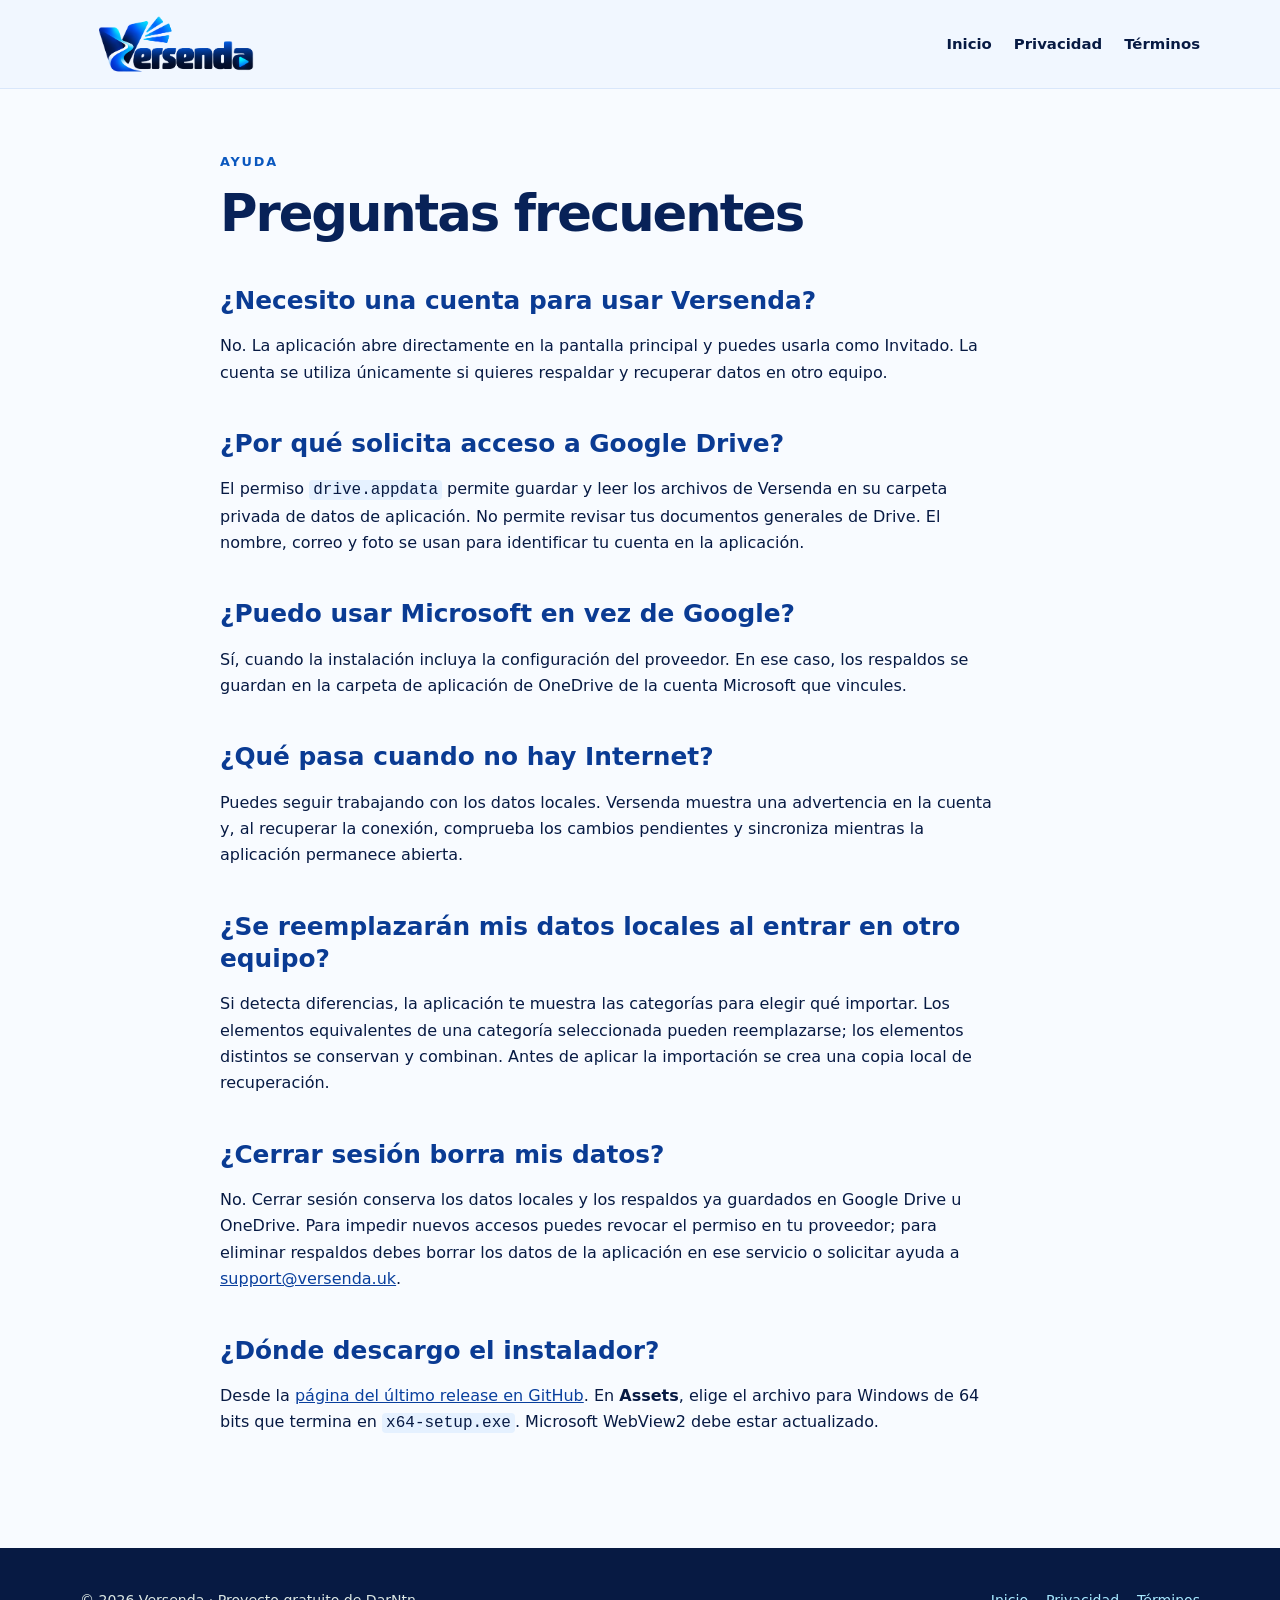
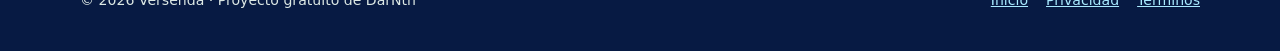
==== commit 405c1a6a: "Renovar sitio público con la marca Versenda" ====
--- a/preguntas-frecuentes.html
+++ b/preguntas-frecuentes.html
@@ -1,15 +1,87 @@
-<!doctype html>
+﻿<!doctype html>
 <html lang="es">
-  <head><meta charset="utf-8"><meta name="viewport" content="width=device-width, initial-scale=1"><meta name="description" content="Respuestas sobre instalación, cuenta opcional, permisos de Google y Microsoft, sincronización y privacidad de Proyektor Next."><meta name="theme-color" content="#152333"><title>Preguntas frecuentes — Proyektor Next</title><link rel="icon" href="assets/proyektor-icon.png"><link rel="stylesheet" href="styles.css"></head>
-  <body><a class="skip-link" href="#contenido">Saltar al contenido</a><header class="site-header"><nav class="container nav" aria-label="Navegación principal"><a class="brand" href="./"><img src="assets/proyektor-icon.png" width="38" height="38" alt="">Proyektor Next</a><div class="nav-links"><a href="./">Inicio</a><a href="privacidad.html">Privacidad</a><a href="terminos.html">Términos</a></div></nav></header>
-    <main id="contenido" class="container article"><p class="eyebrow">Ayuda</p><h1>Preguntas frecuentes</h1>
-      <h2>¿Necesito una cuenta para usar Proyektor?</h2><p>No. La aplicación abre directamente en la pantalla principal y puedes usarla como Invitado. La cuenta se utiliza únicamente si quieres respaldar y recuperar datos en otro equipo.</p>
-      <h2>¿Por qué solicita acceso a Google Drive?</h2><p>El permiso <code>drive.appdata</code> permite guardar y leer los archivos de Proyektor en su carpeta privada de datos de aplicación. No permite revisar tus documentos generales de Drive. El nombre, correo y foto se usan para identificar tu cuenta en la aplicación.</p>
-      <h2>¿Puedo usar Microsoft en vez de Google?</h2><p>Sí, cuando la instalación incluya la configuración del proveedor. En ese caso, los respaldos se guardan en la carpeta de aplicación de OneDrive de la cuenta Microsoft que vincules.</p>
-      <h2>¿Qué pasa cuando no hay Internet?</h2><p>Puedes seguir trabajando con los datos locales. Proyektor muestra una advertencia en la cuenta y, al recuperar la conexión, comprueba los cambios pendientes y sincroniza mientras la aplicación permanece abierta.</p>
-      <h2>¿Se reemplazarán mis datos locales al entrar en otro equipo?</h2><p>Si detecta diferencias, la aplicación te muestra las categorías para elegir qué importar. Los elementos equivalentes de una categoría seleccionada pueden reemplazarse; los elementos distintos se conservan y combinan. Antes de aplicar la importación se crea una copia local de recuperación.</p>
-      <h2>¿Cerrar sesión borra mis datos?</h2><p>No. Cerrar sesión conserva los datos locales y los respaldos ya guardados en Google Drive u OneDrive. Para impedir nuevos accesos puedes revocar el permiso en tu proveedor; para eliminar respaldos debes borrar los datos de la aplicación en ese servicio o solicitar ayuda a <a href="mailto:proyektornext@gmail.com">proyektornext@gmail.com</a>.</p>
-      <h2>¿Dónde descargo el instalador?</h2><p>Desde la <a href="https://github.com/DarNtn/proyektor-next-releases/releases/latest">página del último release en GitHub</a>. En <strong>Assets</strong>, elige el archivo para Windows de 64 bits que termina en <code>x64-setup.exe</code>. Microsoft WebView2 debe estar actualizado.</p>
-      <h2>¿Qué información recopila la analítica?</h2><p>Depende de la compilación. Si incluye PostHog, puede enviar eventos técnicos y de uso con un identificador aleatorio de instalación. Puedes desactivarla en Configuración. Consulta los detalles en la <a href="privacidad.html">política de privacidad</a>.</p>
-    </main><footer class="site-footer"><div class="container footer-inner"><span>© 2026 Proyektor Next · Proyecto gratuito de DarNtn</span><div><a href="./">Inicio</a><a href="privacidad.html">Privacidad</a><a href="terminos.html">Términos</a></div></div></footer></body>
+  <head>
+    <meta charset="utf-8" />
+    <meta name="viewport" content="width=device-width, initial-scale=1" />
+    <meta
+      name="description"
+      content="Respuestas sobre instalación, cuenta opcional, permisos de Google y Microsoft, sincronización y privacidad de Versenda."
+    />
+    <meta name="theme-color" content="#071a43" />
+    <title>Preguntas frecuentes — Versenda</title>
+    <link rel="icon" href="assets/versenda-icon.png" />
+    <link rel="stylesheet" href="styles.css" />
+    <link rel="stylesheet" href="brand.css" />
+  </head>
+  <body>
+    <a class="skip-link" href="#contenido">Saltar al contenido</a>
+    <header class="site-header">
+      <nav class="container nav" aria-label="Navegación principal">
+        <a class="brand" href="./"
+          ><img src="assets/versenda-logo.png" width="180" height="60" alt="Versenda" /></a
+        >
+        <div class="nav-links">
+          <a href="./">Inicio</a><a href="privacidad.html">Privacidad</a
+          ><a href="terminos.html">Términos</a>
+        </div>
+      </nav>
+    </header>
+    <main id="contenido" class="container article">
+      <p class="eyebrow">Ayuda</p>
+      <h1>Preguntas frecuentes</h1>
+      <h2>¿Necesito una cuenta para usar Versenda?</h2>
+      <p>
+        No. La aplicación abre directamente en la pantalla principal y puedes usarla como Invitado.
+        La cuenta se utiliza únicamente si quieres respaldar y recuperar datos en otro equipo.
+      </p>
+      <h2>¿Por qué solicita acceso a Google Drive?</h2>
+      <p>
+        El permiso <code>drive.appdata</code> permite guardar y leer los archivos de Versenda en su
+        carpeta privada de datos de aplicación. No permite revisar tus documentos generales de
+        Drive. El nombre, correo y foto se usan para identificar tu cuenta en la aplicación.
+      </p>
+      <h2>¿Puedo usar Microsoft en vez de Google?</h2>
+      <p>
+        Sí, cuando la instalación incluya la configuración del proveedor. En ese caso, los respaldos
+        se guardan en la carpeta de aplicación de OneDrive de la cuenta Microsoft que vincules.
+      </p>
+      <h2>¿Qué pasa cuando no hay Internet?</h2>
+      <p>
+        Puedes seguir trabajando con los datos locales. Versenda muestra una advertencia en la
+        cuenta y, al recuperar la conexión, comprueba los cambios pendientes y sincroniza mientras
+        la aplicación permanece abierta.
+      </p>
+      <h2>¿Se reemplazarán mis datos locales al entrar en otro equipo?</h2>
+      <p>
+        Si detecta diferencias, la aplicación te muestra las categorías para elegir qué importar.
+        Los elementos equivalentes de una categoría seleccionada pueden reemplazarse; los elementos
+        distintos se conservan y combinan. Antes de aplicar la importación se crea una copia local
+        de recuperación.
+      </p>
+      <h2>¿Cerrar sesión borra mis datos?</h2>
+      <p>
+        No. Cerrar sesión conserva los datos locales y los respaldos ya guardados en Google Drive u
+        OneDrive. Para impedir nuevos accesos puedes revocar el permiso en tu proveedor; para
+        eliminar respaldos debes borrar los datos de la aplicación en ese servicio o solicitar ayuda
+        a <a href="mailto:support@versenda.uk">support@versenda.uk</a>.
+      </p>
+      <h2>¿Dónde descargo el instalador?</h2>
+      <p>
+        Desde la
+        <a href="https://github.com/DarNtn/versenda-releases/releases/latest"
+          >página del último release en GitHub</a
+        >. En <strong>Assets</strong>, elige el archivo para Windows de 64 bits que termina en
+        <code>x64-setup.exe</code>. Microsoft WebView2 debe estar actualizado.
+      </p>
+    </main>
+    <footer class="site-footer">
+      <div class="container footer-inner">
+        <span>© 2026 Versenda · Proyecto gratuito de DarNtn</span>
+        <div>
+          <a href="./">Inicio</a><a href="privacidad.html">Privacidad</a
+          ><a href="terminos.html">Términos</a>
+        </div>
+      </div>
+    </footer>
+  </body>
 </html>
--- a/brand.css
+++ b/brand.css
@@ -0,0 +1,43 @@
+:root {
+  --ink: #071a43;
+  --muted: #536887;
+  --line: #ccdef5;
+  --bg: #edf5ff;
+  --deep: #071a43;
+  --green: #0b57c7;
+  --green-dark: #093f9d;
+}
+
+body { background: #f8fbff; }
+.site-header { background: #f1f7ff; border-bottom: 1px solid #d9e7fb; }
+.nav { min-height: 88px; }
+.brand { color: var(--ink); }
+.brand img { width: 190px; height: auto; }
+.nav-links a { color: var(--ink); font-weight: 650; }
+.hero { min-height: 550px; }
+.hero h1 { color: #081f51; }
+.eyebrow { color: #0b58bf; }
+.button-primary { background: linear-gradient(110deg, #0a3dab, #0773d8); box-shadow: 0 9px 22px #0b4bc12b; }
+.button-primary:hover { background: #073b9a; }
+.button-secondary { background: #fff; }
+.hero-art {
+  border: 8px solid #0e4da9;
+  border-radius: 24px;
+  background: radial-gradient(circle at 75% 20%, #0f74cf, #0a377e 49%, #061a40 100%);
+  box-shadow: 0 30px 58px #0c3d8640, inset 0 0 0 1px #64c7ff60;
+}
+.screen-top, .screen-bottom { color: #86e6ff; }
+.band { background: linear-gradient(180deg, #eaf3ff, #f5faff); }
+.card, .info-panel { border-radius: 18px; box-shadow: 0 8px 24px #0a39700d; }
+.card h3 { color: #0a3b93; }
+.site-footer { background: #071a43; }
+.site-footer a { color: #a8eaff; }
+.article { background: #f8fbff; }
+.article h1 { color: #082258; }
+.article h2 { color: #0a3b93; }
+.article code, .micro code, .split code { background: #e5f1ff; }
+
+@media (max-width: 780px) {
+  .brand img { width: 170px; }
+  .hero { min-height: 0; }
+}
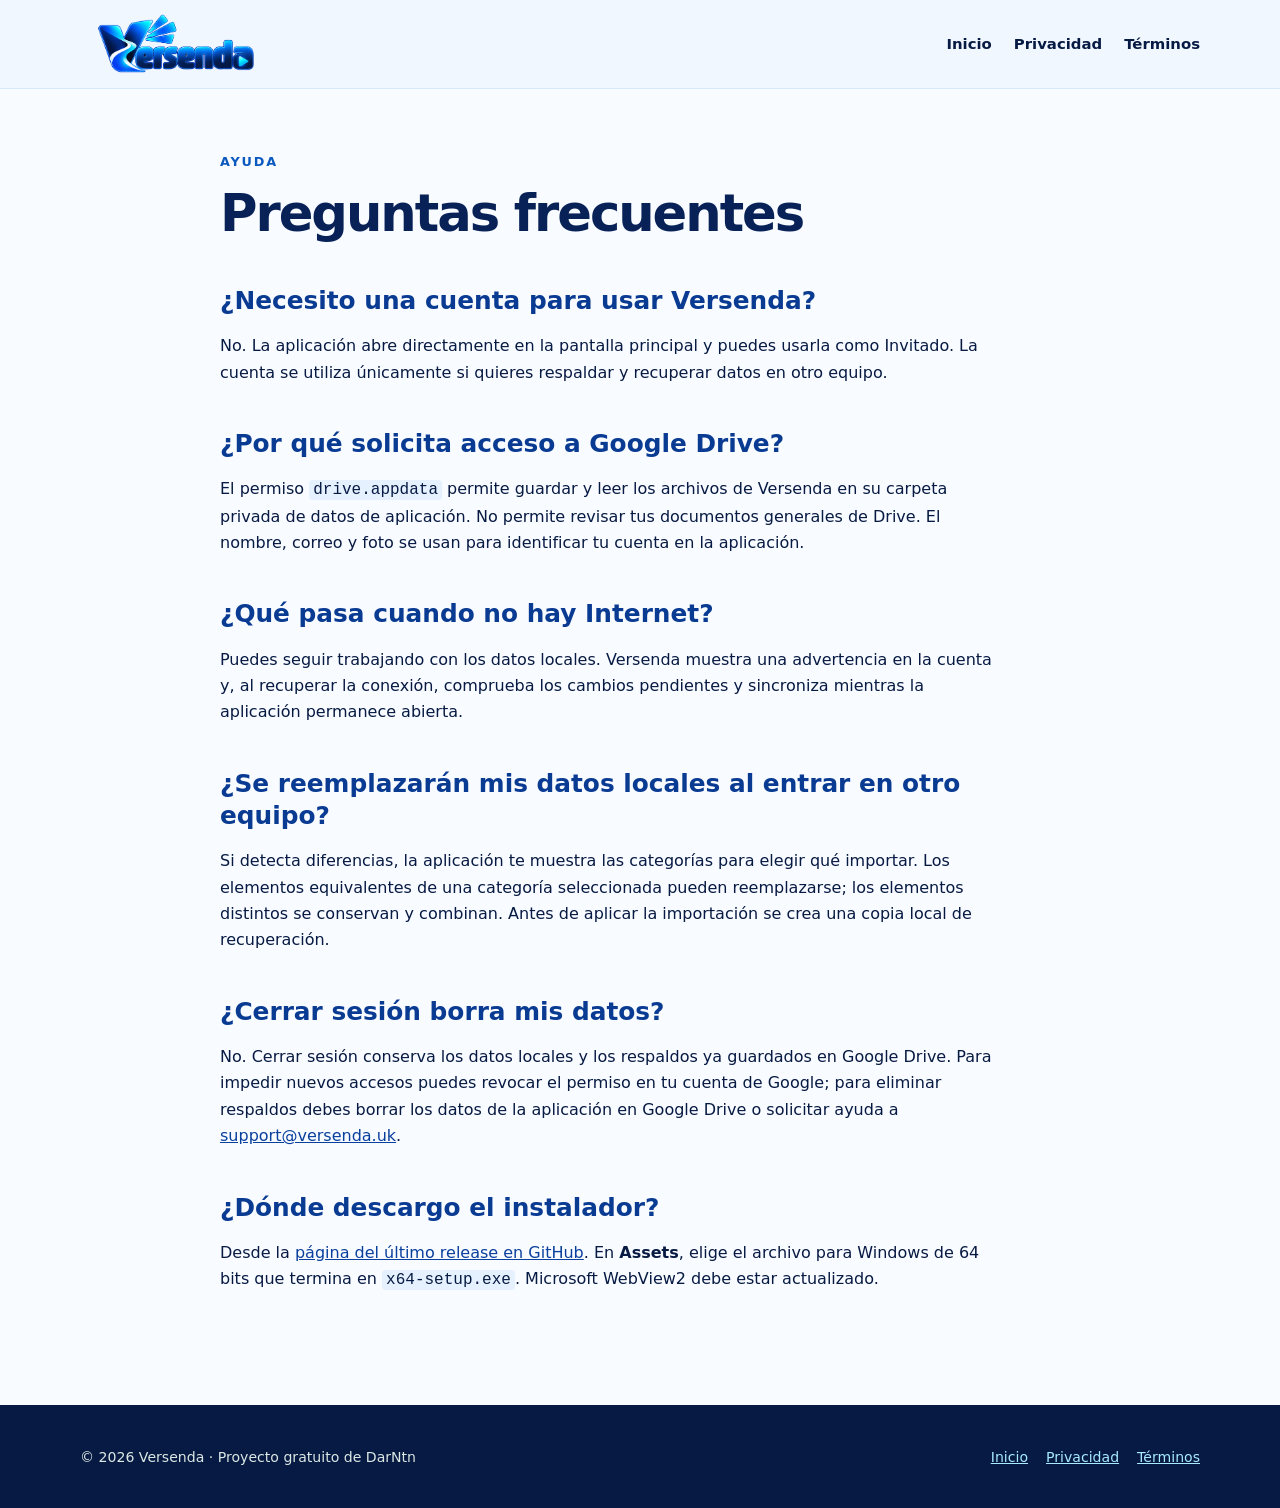
==== commit 53320a18: "Actualizar sitio para Versenda 1.0.0" ====
--- a/preguntas-frecuentes.html
+++ b/preguntas-frecuentes.html
@@ -5,7 +5,7 @@
     <meta name="viewport" content="width=device-width, initial-scale=1" />
     <meta
       name="description"
-      content="Respuestas sobre instalación, cuenta opcional, permisos de Google y Microsoft, sincronización y privacidad de Versenda."
+      content="Respuestas sobre instalación, cuenta opcional, permisos de Google, sincronización y privacidad de Versenda."
     />
     <meta name="theme-color" content="#071a43" />
     <title>Preguntas frecuentes — Versenda</title>
@@ -18,8 +18,12 @@
     <header class="site-header">
       <nav class="container nav" aria-label="Navegación principal">
         <a class="brand" href="./"
-          ><img src="assets/versenda-logo.png" width="180" height="60" alt="Versenda" /></a
-        >
+          ><img
+            src="assets/versenda-logo.png"
+            width="180"
+            height="60"
+            alt="Versenda"
+        /></a>
         <div class="nav-links">
           <a href="./">Inicio</a><a href="privacidad.html">Privacidad</a
           ><a href="terminos.html">Términos</a>
@@ -31,47 +35,48 @@
       <h1>Preguntas frecuentes</h1>
       <h2>¿Necesito una cuenta para usar Versenda?</h2>
       <p>
-        No. La aplicación abre directamente en la pantalla principal y puedes usarla como Invitado.
-        La cuenta se utiliza únicamente si quieres respaldar y recuperar datos en otro equipo.
+        No. La aplicación abre directamente en la pantalla principal y puedes
+        usarla como Invitado. La cuenta se utiliza únicamente si quieres
+        respaldar y recuperar datos en otro equipo.
       </p>
       <h2>¿Por qué solicita acceso a Google Drive?</h2>
       <p>
-        El permiso <code>drive.appdata</code> permite guardar y leer los archivos de Versenda en su
-        carpeta privada de datos de aplicación. No permite revisar tus documentos generales de
-        Drive. El nombre, correo y foto se usan para identificar tu cuenta en la aplicación.
-      </p>
-      <h2>¿Puedo usar Microsoft en vez de Google?</h2>
-      <p>
-        Sí, cuando la instalación incluya la configuración del proveedor. En ese caso, los respaldos
-        se guardan en la carpeta de aplicación de OneDrive de la cuenta Microsoft que vincules.
+        El permiso <code>drive.appdata</code> permite guardar y leer los
+        archivos de Versenda en su carpeta privada de datos de aplicación. No
+        permite revisar tus documentos generales de Drive. El nombre, correo y
+        foto se usan para identificar tu cuenta en la aplicación.
       </p>
       <h2>¿Qué pasa cuando no hay Internet?</h2>
       <p>
-        Puedes seguir trabajando con los datos locales. Versenda muestra una advertencia en la
-        cuenta y, al recuperar la conexión, comprueba los cambios pendientes y sincroniza mientras
-        la aplicación permanece abierta.
+        Puedes seguir trabajando con los datos locales. Versenda muestra una
+        advertencia en la cuenta y, al recuperar la conexión, comprueba los
+        cambios pendientes y sincroniza mientras la aplicación permanece
+        abierta.
       </p>
       <h2>¿Se reemplazarán mis datos locales al entrar en otro equipo?</h2>
       <p>
-        Si detecta diferencias, la aplicación te muestra las categorías para elegir qué importar.
-        Los elementos equivalentes de una categoría seleccionada pueden reemplazarse; los elementos
-        distintos se conservan y combinan. Antes de aplicar la importación se crea una copia local
-        de recuperación.
+        Si detecta diferencias, la aplicación te muestra las categorías para
+        elegir qué importar. Los elementos equivalentes de una categoría
+        seleccionada pueden reemplazarse; los elementos distintos se conservan y
+        combinan. Antes de aplicar la importación se crea una copia local de
+        recuperación.
       </p>
       <h2>¿Cerrar sesión borra mis datos?</h2>
       <p>
-        No. Cerrar sesión conserva los datos locales y los respaldos ya guardados en Google Drive u
-        OneDrive. Para impedir nuevos accesos puedes revocar el permiso en tu proveedor; para
-        eliminar respaldos debes borrar los datos de la aplicación en ese servicio o solicitar ayuda
-        a <a href="mailto:support@versenda.uk">support@versenda.uk</a>.
+        No. Cerrar sesión conserva los datos locales y los respaldos ya
+        guardados en Google Drive. Para impedir nuevos accesos puedes revocar el
+        permiso en tu cuenta de Google; para eliminar respaldos debes borrar los
+        datos de la aplicación en Google Drive o solicitar ayuda a
+        <a href="mailto:support@versenda.uk">support@versenda.uk</a>.
       </p>
       <h2>¿Dónde descargo el instalador?</h2>
       <p>
         Desde la
         <a href="https://github.com/DarNtn/versenda-releases/releases/latest"
           >página del último release en GitHub</a
-        >. En <strong>Assets</strong>, elige el archivo para Windows de 64 bits que termina en
-        <code>x64-setup.exe</code>. Microsoft WebView2 debe estar actualizado.
+        >. En <strong>Assets</strong>, elige el archivo para Windows de 64 bits
+        que termina en <code>x64-setup.exe</code>. Microsoft WebView2 debe estar
+        actualizado.
       </p>
     </main>
     <footer class="site-footer">
